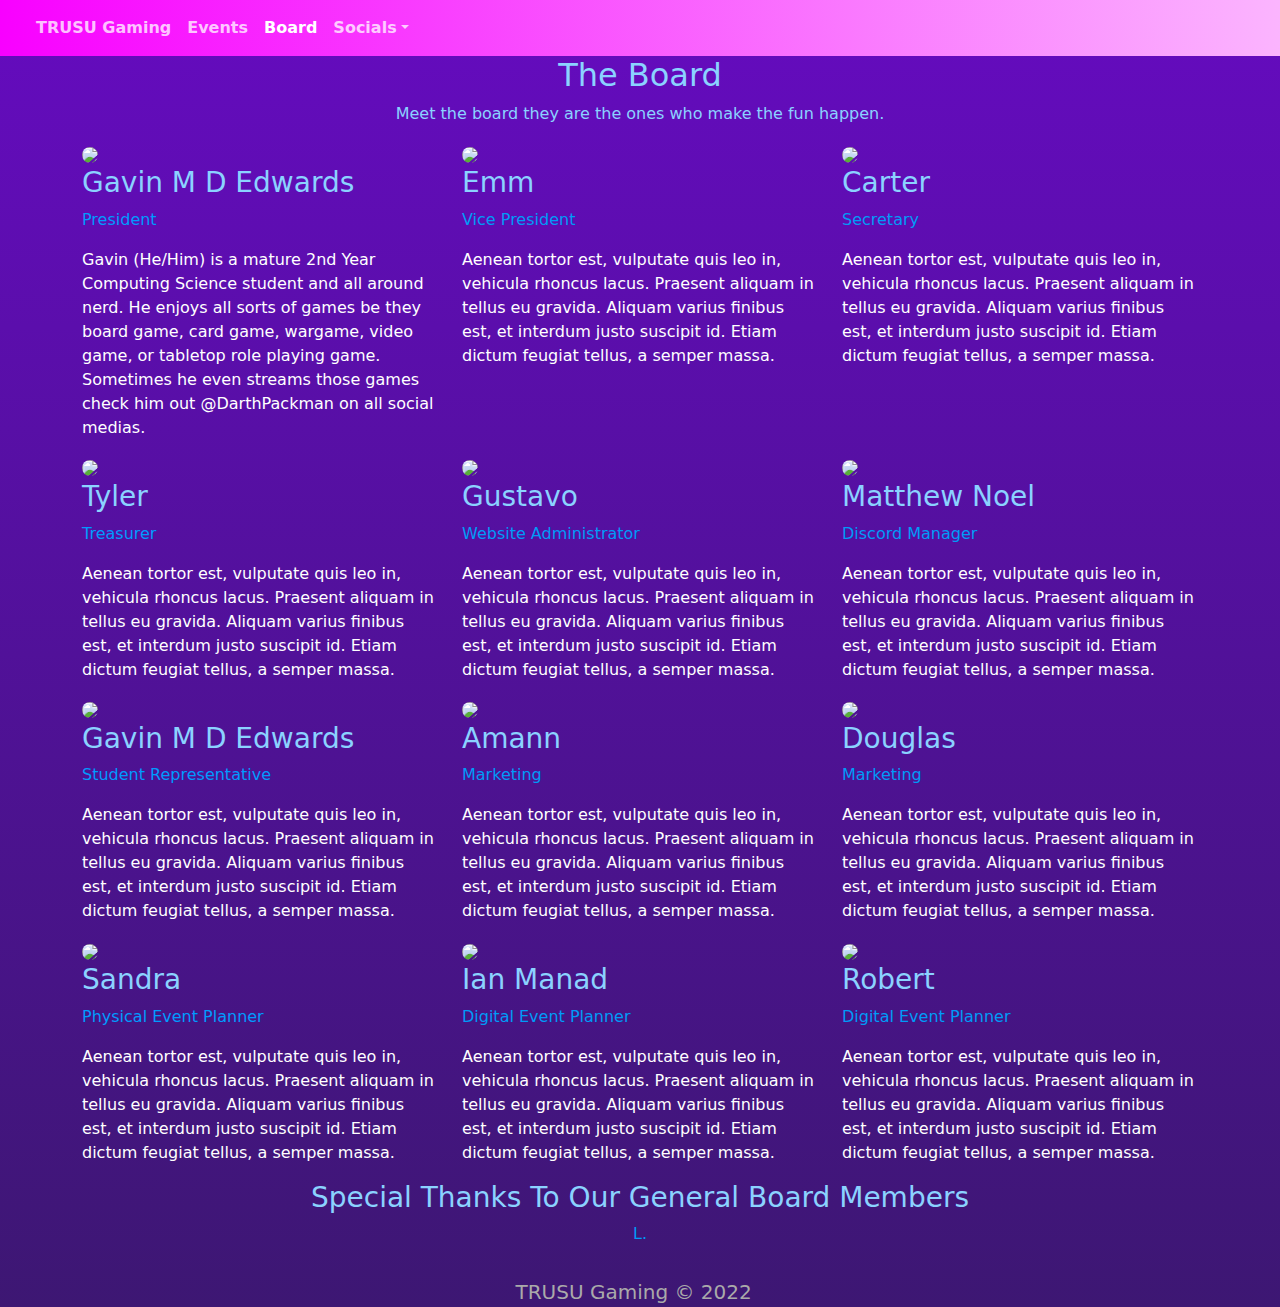
==== Board.html @ 7b4c5d8d "Add files via upload" ====
<!DOCTYPE html>
<html lang="en" style="background: linear-gradient(#3d1773 0%, #650bbf);border-style: hidden;">

<head>
    <meta charset="utf-8">
    <meta name="viewport" content="width=device-width, initial-scale=1.0, shrink-to-fit=no">
    <title>TRUSUGaming</title>
    <link rel="stylesheet" href="assets/bootstrap/css/bootstrap.min.css">
    <link rel="stylesheet" href="assets/fonts/fontawesome-all.min.css">
    <link rel="stylesheet" href="assets/css/Footer-Basic.css">
    <link rel="stylesheet" href="assets/css/gradient-navbar-1.css">
    <link rel="stylesheet" href="assets/css/gradient-navbar.css">
    <link rel="stylesheet" href="assets/css/Navigation-Clean.css">
    <link rel="stylesheet" href="assets/css/styles.css">
    <link rel="stylesheet" href="assets/css/Team-Clean.css">
</head>

<body style="background: linear-gradient(#650bbf, #3d1773);">
    <nav class="navbar navbar-dark navbar-expand-md" id="app-navbar" style="background: linear-gradient(83deg, #f800ff, #fbb5fe);">
        <div class="container-fluid"><a class="navbar-brand" href="#"><i class="fas fa-gamepad" id="brand-logo"></i></a><button data-bs-toggle="collapse" class="navbar-toggler" data-bs-target="#navcol-1"><span class="visually-hidden">Toggle navigation</span><span class="navbar-toggler-icon"></span></button>
            <div class="collapse navbar-collapse text-end" id="navcol-1">
                <ul class="navbar-nav ml-auto">
                    <li class="nav-item"><a class="nav-link" href="index.html" style="font-weight: bold;color: rgba(255,255,255,0.75);">TRUSU Gaming</a></li>
                    <li class="nav-item"><a class="nav-link" style="font-weight: bold;color: rgba(255,255,255,0.75);" href="Events.html">Events</a></li>
                    <li class="nav-item"><a class="nav-link active" style="font-weight: bold;color: rgb(255,255,255);" href="Board.html">Board</a></li>
                    <li class="nav-item dropdown"><a class="dropdown-toggle nav-link" aria-expanded="false" data-bs-toggle="dropdown" href="#" style="font-weight: bold;color: rgba(255,255,255,0.75);">Socials</a>
                        <div class="dropdown-menu"><a class="dropdown-item" href="https://www.facebook.com/profile.php?id=100075115576682" target="_blank"><i class="fab fa-facebook"></i>&nbsp;Facebook</a><a class="dropdown-item" href="https://www.instagram.com/trusugaming/" target="_blank"><i class="fab fa-instagram"></i>&nbsp;Instagram</a><a class="dropdown-item" href="https://discord.gg/BpCMHQ2dkY" target="_blank"><i class="fab fa-discord"></i>&nbsp;Discord</a></div>
                    </li>
                </ul>
            </div>
        </div>
    </nav>
    <section class="team-clean" style="background: rgba(255,255,255,0);">
        <div class="container">
            <div class="intro">
                <h2 class="text-center" style="color: #8bd2ff;">The Board</h2>
                <p class="text-center" style="color: #8bd2ff;">Meet the board they are the ones who make the fun happen.</p>
            </div>
            <div class="row people">
                <div class="col-md-6 col-lg-4 item"><img class="rounded-circle" src="assets/img/40105738_10158213896344848_7859330212222205952_o.jpg">
                    <h3 class="name" style="color: #8bd2ff;">Gavin M D Edwards</h3>
                    <p class="title" style="color: #009bfe;">President</p>
                    <p class="description" style="color: rgb(255,255,255);">Gavin (He/Him) is a mature 2nd Year Computing Science student and all around nerd. He enjoys all sorts of games be they board game, card game, wargame, video game, or tabletop role playing game. Sometimes he even streams those games check him out @DarthPackman on all social medias.</p>
                </div>
                <div class="col-md-6 col-lg-4 item"><img class="rounded-circle" src="assets/img/2.jpg">
                    <h3 class="name" style="color: #8bd2ff;">Emm&nbsp;</h3>
                    <p class="title" style="color: rgb(0,155,247);">Vice President</p>
                    <p class="description" style="color: rgb(255,255,255);">Aenean tortor est, vulputate quis leo in, vehicula rhoncus lacus. Praesent aliquam in tellus eu gravida. Aliquam varius finibus est, et interdum justo suscipit id. Etiam dictum feugiat tellus, a semper massa. </p>
                </div>
                <div class="col-md-6 col-lg-4 item"><img class="rounded-circle" src="assets/img/3.jpg">
                    <h3 class="name" style="color: #8bd2ff;">Carter</h3>
                    <p class="title" style="color: rgb(0,155,247);">Secretary</p>
                    <p class="description" style="color: rgb(255,255,255);">Aenean tortor est, vulputate quis leo in, vehicula rhoncus lacus. Praesent aliquam in tellus eu gravida. Aliquam varius finibus est, et interdum justo suscipit id. Etiam dictum feugiat tellus, a semper massa. </p>
                </div>
            </div>
            <div class="row people">
                <div class="col-md-6 col-lg-4 item"><img class="rounded-circle" src="assets/img/1.jpg">
                    <h3 class="name" style="color: #8bd2ff;">Tyler</h3>
                    <p class="title" style="color: #009bfe;">Treasurer</p>
                    <p class="description" style="color: rgb(255,255,255);">Aenean tortor est, vulputate quis leo in, vehicula rhoncus lacus. Praesent aliquam in tellus eu gravida. Aliquam varius finibus est, et interdum justo suscipit id. Etiam dictum feugiat tellus, a semper massa.<br></p>
                </div>
                <div class="col-md-6 col-lg-4 item"><img class="rounded-circle" src="assets/img/2.jpg">
                    <h3 class="name" style="color: #8bd2ff;">Gustavo</h3>
                    <p class="title" style="color: rgb(0,155,247);">Website Administrator</p>
                    <p class="description" style="color: rgb(255,255,255);">Aenean tortor est, vulputate quis leo in, vehicula rhoncus lacus. Praesent aliquam in tellus eu gravida. Aliquam varius finibus est, et interdum justo suscipit id. Etiam dictum feugiat tellus, a semper massa. </p>
                </div>
                <div class="col-md-6 col-lg-4 item"><img class="rounded-circle" src="assets/img/3.jpg">
                    <h3 class="name" style="color: #8bd2ff;">Matthew Noel</h3>
                    <p class="title" style="color: rgb(0,155,247);">Discord Manager</p>
                    <p class="description" style="color: rgb(255,255,255);">Aenean tortor est, vulputate quis leo in, vehicula rhoncus lacus. Praesent aliquam in tellus eu gravida. Aliquam varius finibus est, et interdum justo suscipit id. Etiam dictum feugiat tellus, a semper massa. </p>
                </div>
            </div>
            <div class="row people">
                <div class="col-md-6 col-lg-4 item"><img class="rounded-circle" src="assets/img/1.jpg">
                    <h3 class="name" style="color: #8bd2ff;">Gavin M D Edwards</h3>
                    <p class="title" style="color: #009bfe;">Student Representative</p>
                    <p class="description" style="color: rgb(255,255,255);">Aenean tortor est, vulputate quis leo in, vehicula rhoncus lacus. Praesent aliquam in tellus eu gravida. Aliquam varius finibus est, et interdum justo suscipit id. Etiam dictum feugiat tellus, a semper massa.<br></p>
                </div>
                <div class="col-md-6 col-lg-4 item"><img class="rounded-circle" src="assets/img/2.jpg">
                    <h3 class="name" style="color: #8bd2ff;">Amann</h3>
                    <p class="title" style="color: rgb(0,155,247);">Marketing</p>
                    <p class="description" style="color: rgb(255,255,255);">Aenean tortor est, vulputate quis leo in, vehicula rhoncus lacus. Praesent aliquam in tellus eu gravida. Aliquam varius finibus est, et interdum justo suscipit id. Etiam dictum feugiat tellus, a semper massa. </p>
                </div>
                <div class="col-md-6 col-lg-4 item"><img class="rounded-circle" src="assets/img/3.jpg">
                    <h3 class="name" style="color: #8bd2ff;">Douglas</h3>
                    <p class="title" style="color: rgb(0,155,247);">Marketing</p>
                    <p class="description" style="color: rgb(255,255,255);">Aenean tortor est, vulputate quis leo in, vehicula rhoncus lacus. Praesent aliquam in tellus eu gravida. Aliquam varius finibus est, et interdum justo suscipit id. Etiam dictum feugiat tellus, a semper massa. </p>
                </div>
            </div>
            <div class="row people">
                <div class="col-md-6 col-lg-4 item"><img class="rounded-circle" src="assets/img/1.jpg">
                    <h3 class="name" style="color: #8bd2ff;">Sandra</h3>
                    <p class="title" style="color: #009bfe;">Physical Event Planner</p>
                    <p class="description" style="color: rgb(255,255,255);">Aenean tortor est, vulputate quis leo in, vehicula rhoncus lacus. Praesent aliquam in tellus eu gravida. Aliquam varius finibus est, et interdum justo suscipit id. Etiam dictum feugiat tellus, a semper massa.<br></p>
                </div>
                <div class="col-md-6 col-lg-4 item"><img class="rounded-circle" src="assets/img/2.jpg">
                    <h3 class="name" style="color: #8bd2ff;">Ian Manad</h3>
                    <p class="title" style="color: rgb(0,155,247);">Digital Event Planner</p>
                    <p class="description" style="color: rgb(255,255,255);">Aenean tortor est, vulputate quis leo in, vehicula rhoncus lacus. Praesent aliquam in tellus eu gravida. Aliquam varius finibus est, et interdum justo suscipit id. Etiam dictum feugiat tellus, a semper massa. </p>
                </div>
                <div class="col-md-6 col-lg-4 item"><img class="rounded-circle" src="assets/img/3.jpg">
                    <h3 class="name" style="color: #8bd2ff;">Robert</h3>
                    <p class="title" style="color: rgb(0,155,247);">Digital Event Planner</p>
                    <p class="description" style="color: rgb(255,255,255);">Aenean tortor est, vulputate quis leo in, vehicula rhoncus lacus. Praesent aliquam in tellus eu gravida. Aliquam varius finibus est, et interdum justo suscipit id. Etiam dictum feugiat tellus, a semper massa. </p>
                </div>
            </div>
        </div>
        <div class="row">
            <div class="col">
                <h3 class="name" style="color: #8bd2ff;text-align: center;">Special Thanks To Our General Board Members</h3>
                <p class="title" style="color: rgb(0,155,247);text-align: center;">L.</p>
            </div>
        </div>
    </section>
    <footer class="footer-basic" style="background: rgba(255,255,255,0);padding: 0px;">
        <p class="copyright" style="width: 99%;height: 99%;font-size: 20px;">TRUSU Gaming © 2022</p>
    </footer>
    <script src="assets/bootstrap/js/bootstrap.min.js"></script>
</body>

</html>
---- assets/css/Footer-Basic.css ----
.footer-basic {
  padding: 40px 0;
  background-color: #ffffff;
  color: #4b4c4d;
}

.footer-basic ul {
  padding: 0;
  list-style: none;
  text-align: center;
  font-size: 18px;
  line-height: 1.6;
  margin-bottom: 0;
}

.footer-basic li {
  padding: 0 10px;
}

.footer-basic ul a {
  color: inherit;
  text-decoration: none;
  opacity: 0.8;
}

.footer-basic ul a:hover {
  opacity: 1;
}

.footer-basic .social {
  text-align: center;
  padding-bottom: 25px;
}

.footer-basic .social > a {
  font-size: 24px;
  width: 40px;
  height: 40px;
  line-height: 40px;
  display: inline-block;
  text-align: center;
  border-radius: 50%;
  border: 1px solid #ccc;
  margin: 0 8px;
  color: inherit;
  opacity: 0.75;
}

.footer-basic .social > a:hover {
  opacity: 0.9;
}

.footer-basic .copyright {
  margin-top: 15px;
  text-align: center;
  font-size: 13px;
  color: #aaa;
  margin-bottom: 0;
}
---- assets/css/gradient-navbar-1.css ----
#brand-logo {
  font-size: 34px;
}

#app-navbar {
  background: linear-gradient(120deg, #00e4d0, #5983e8);
}
---- assets/css/gradient-navbar.css ----
#brand-logo {
  font-size: 34px;
}

#app-navbar {
  background: linear-gradient(120deg, #00e4d0, #5983e8);
}
---- assets/css/Navigation-Clean.css ----
.navigation-clean {
  background: #fff;
  padding-top: .75rem;
  padding-bottom: .75rem;
  color: #333;
  border-radius: 0;
  box-shadow: none;
  border: none;
  margin-bottom: 0;
}

@media (min-width:768px) {
  .navigation-clean {
    padding-top: 1rem;
    padding-bottom: 1rem;
  }
}

.navigation-clean .navbar-brand {
  font-weight: bold;
  color: inherit;
}

.navigation-clean .navbar-brand:hover {
  color: #222;
}

.navigation-clean .navbar-toggler {
  border-color: #ddd;
}

.navigation-clean .navbar-toggler:hover, .navigation-clean .navbar-toggler:focus {
  background: none;
}

.navigation-clean .navbar-toggler {
  color: #888;
}

.navigation-clean.navbar-light .navbar-nav .nav-link.active, .navigation-clean.navbar-light .navbar-nav .nav-link.active:focus, .navigation-clean.navbar-light .navbar-nav .nav-link.active:hover {
  color: #8f8f8f;
  box-shadow: none;
  background: none;
  pointer-events: none;
}

.navigation-clean.navbar .navbar-nav .nav-link {
  padding-left: 18px;
  padding-right: 18px;
}

.navigation-clean.navbar-light .navbar-nav .nav-link {
  color: #465765;
}

.navigation-clean.navbar-light .navbar-nav .nav-link:focus, .navigation-clean.navbar-light .navbar-nav .nav-link:hover {
  color: #37434d !important;
  background-color: transparent;
}

.navigation-clean .navbar-nav > li > .dropdown-menu {
  margin-top: -5px;
  box-shadow: none;
  background-color: #fff;
  border-radius: 2px;
}

.navigation-clean .dropdown-menu .dropdown-item:focus, .navigation-clean .dropdown-menu .dropdown-item {
  line-height: 2;
  color: #37434d;
}

.navigation-clean .dropdown-menu .dropdown-item:focus, .navigation-clean .dropdown-menu .dropdown-item:hover {
  background: #eee;
  color: inherit;
}
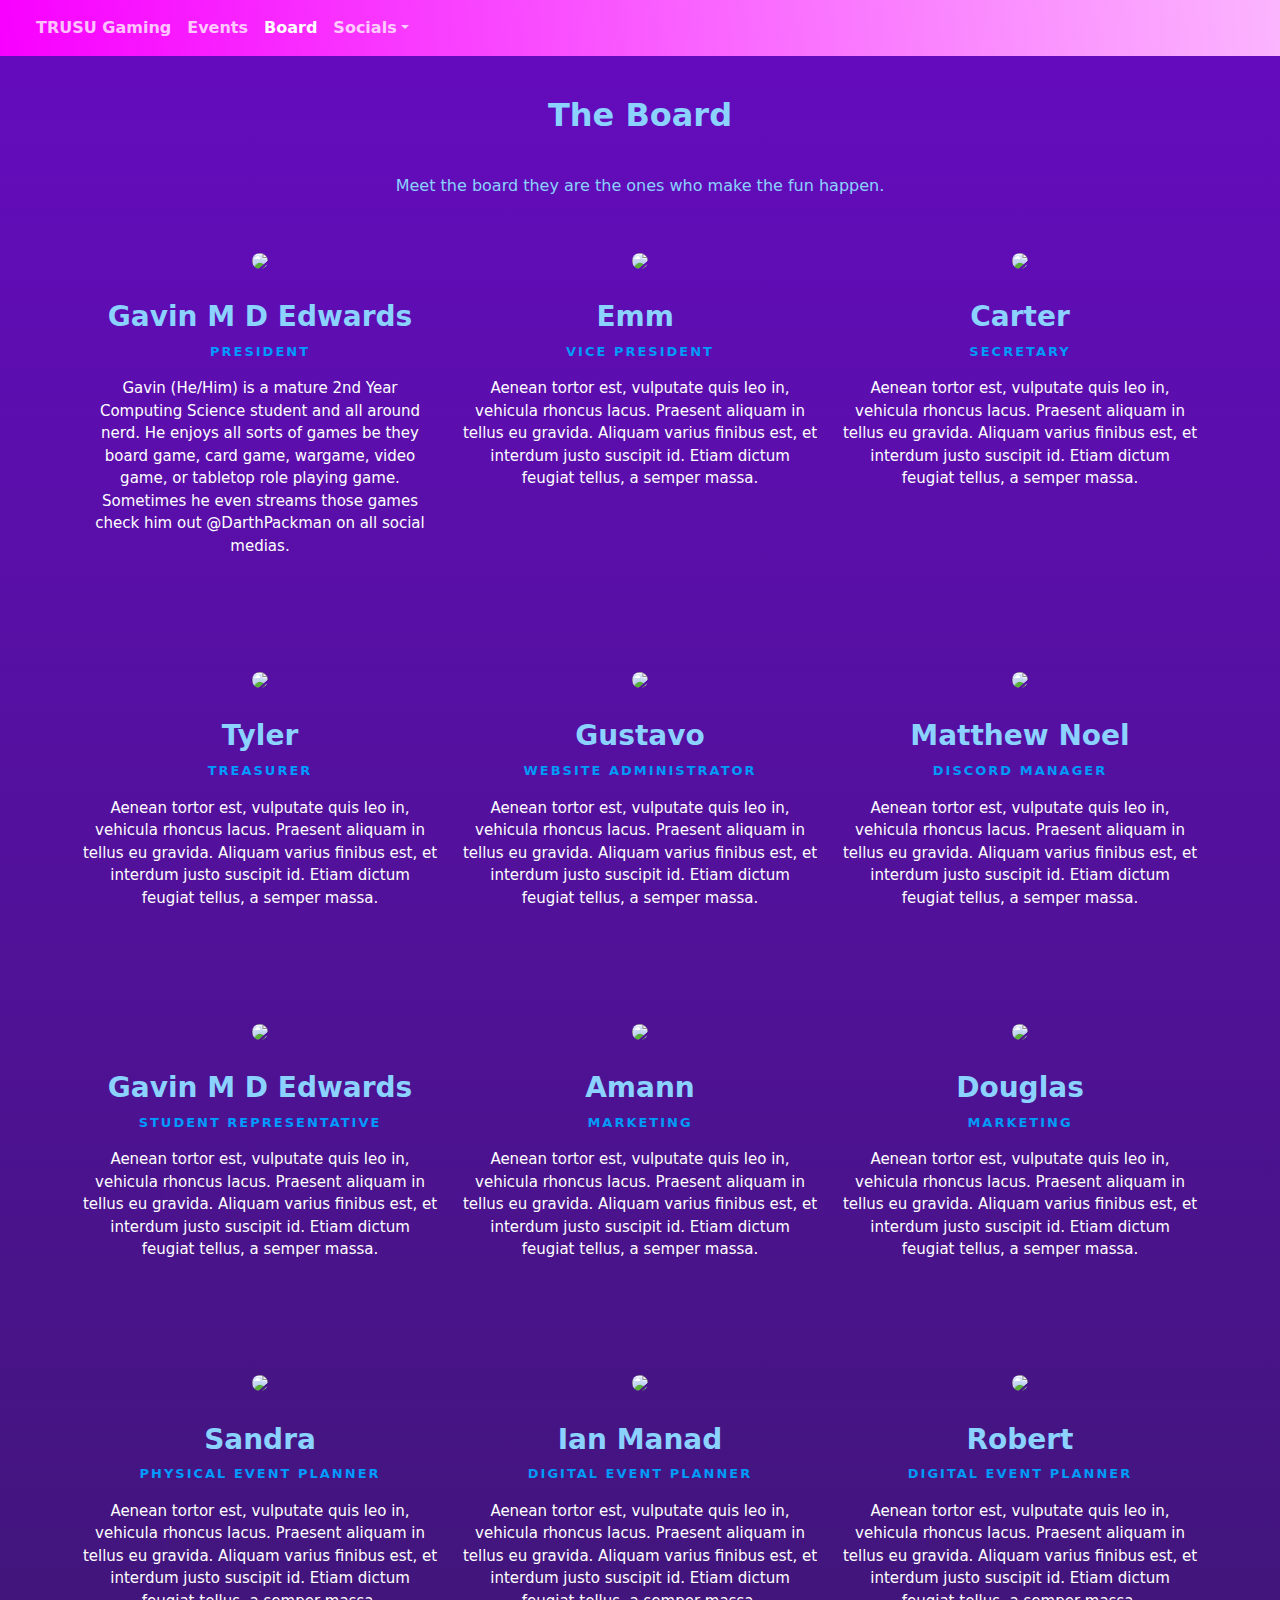
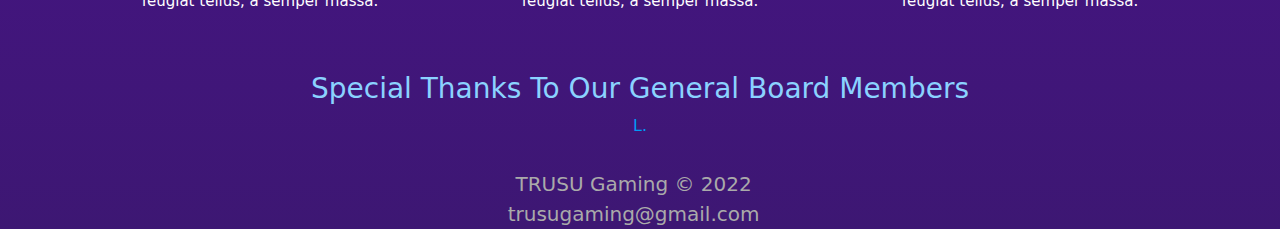
==== commit 2f4f634e: "Add files via upload" ====
--- a/Board.html
+++ b/Board.html
@@ -113,7 +113,7 @@
         </div>
     </section>
     <footer class="footer-basic" style="background: rgba(255,255,255,0);padding: 0px;">
-        <p class="copyright" style="width: 99%;height: 99%;font-size: 20px;">TRUSU Gaming © 2022</p>
+        <p class="copyright" style="width: 99%;height: 99%;font-size: 20px;">TRUSU Gaming © 2022<br>trusugaming@gmail.com</p>
     </footer>
     <script src="assets/bootstrap/js/bootstrap.min.js"></script>
 </body>
--- a/assets/css/Team-Clean.css
+++ b/assets/css/Team-Clean.css
@@ -0,0 +1,84 @@
+.team-clean {
+  color: #313437;
+  background-color: #fff;
+}
+
+.team-clean p {
+  color: #7d8285;
+}
+
+.team-clean h2 {
+  font-weight: bold;
+  margin-bottom: 40px;
+  padding-top: 40px;
+  color: inherit;
+}
+
+@media (max-width:767px) {
+  .team-clean h2 {
+    margin-bottom: 25px;
+    padding-top: 25px;
+    font-size: 24px;
+  }
+}
+
+.team-clean .intro {
+  font-size: 16px;
+  max-width: 500px;
+  margin: 0 auto;
+}
+
+.team-clean .intro p {
+  margin-bottom: 0;
+}
+
+.team-clean .people {
+  padding-bottom: 40px;
+}
+
+.team-clean .item {
+  text-align: center;
+  padding-top: 50px;
+}
+
+.team-clean .item .name {
+  font-weight: bold;
+  margin-top: 28px;
+  margin-bottom: 8px;
+  color: inherit;
+}
+
+.team-clean .item .title {
+  text-transform: uppercase;
+  font-weight: bold;
+  color: #d0d0d0;
+  letter-spacing: 2px;
+  font-size: 13px;
+}
+
+.team-clean .item .description {
+  font-size: 15px;
+  margin-top: 15px;
+  margin-bottom: 20px;
+}
+
+.team-clean .item img {
+  max-width: 160px;
+}
+
+.team-clean .social {
+  font-size: 18px;
+  color: #a2a8ae;
+}
+
+.team-clean .social a {
+  color: inherit;
+  margin: 0 10px;
+  display: inline-block;
+  opacity: 0.7;
+}
+
+.team-clean .social a:hover {
+  opacity: 1;
+}
+
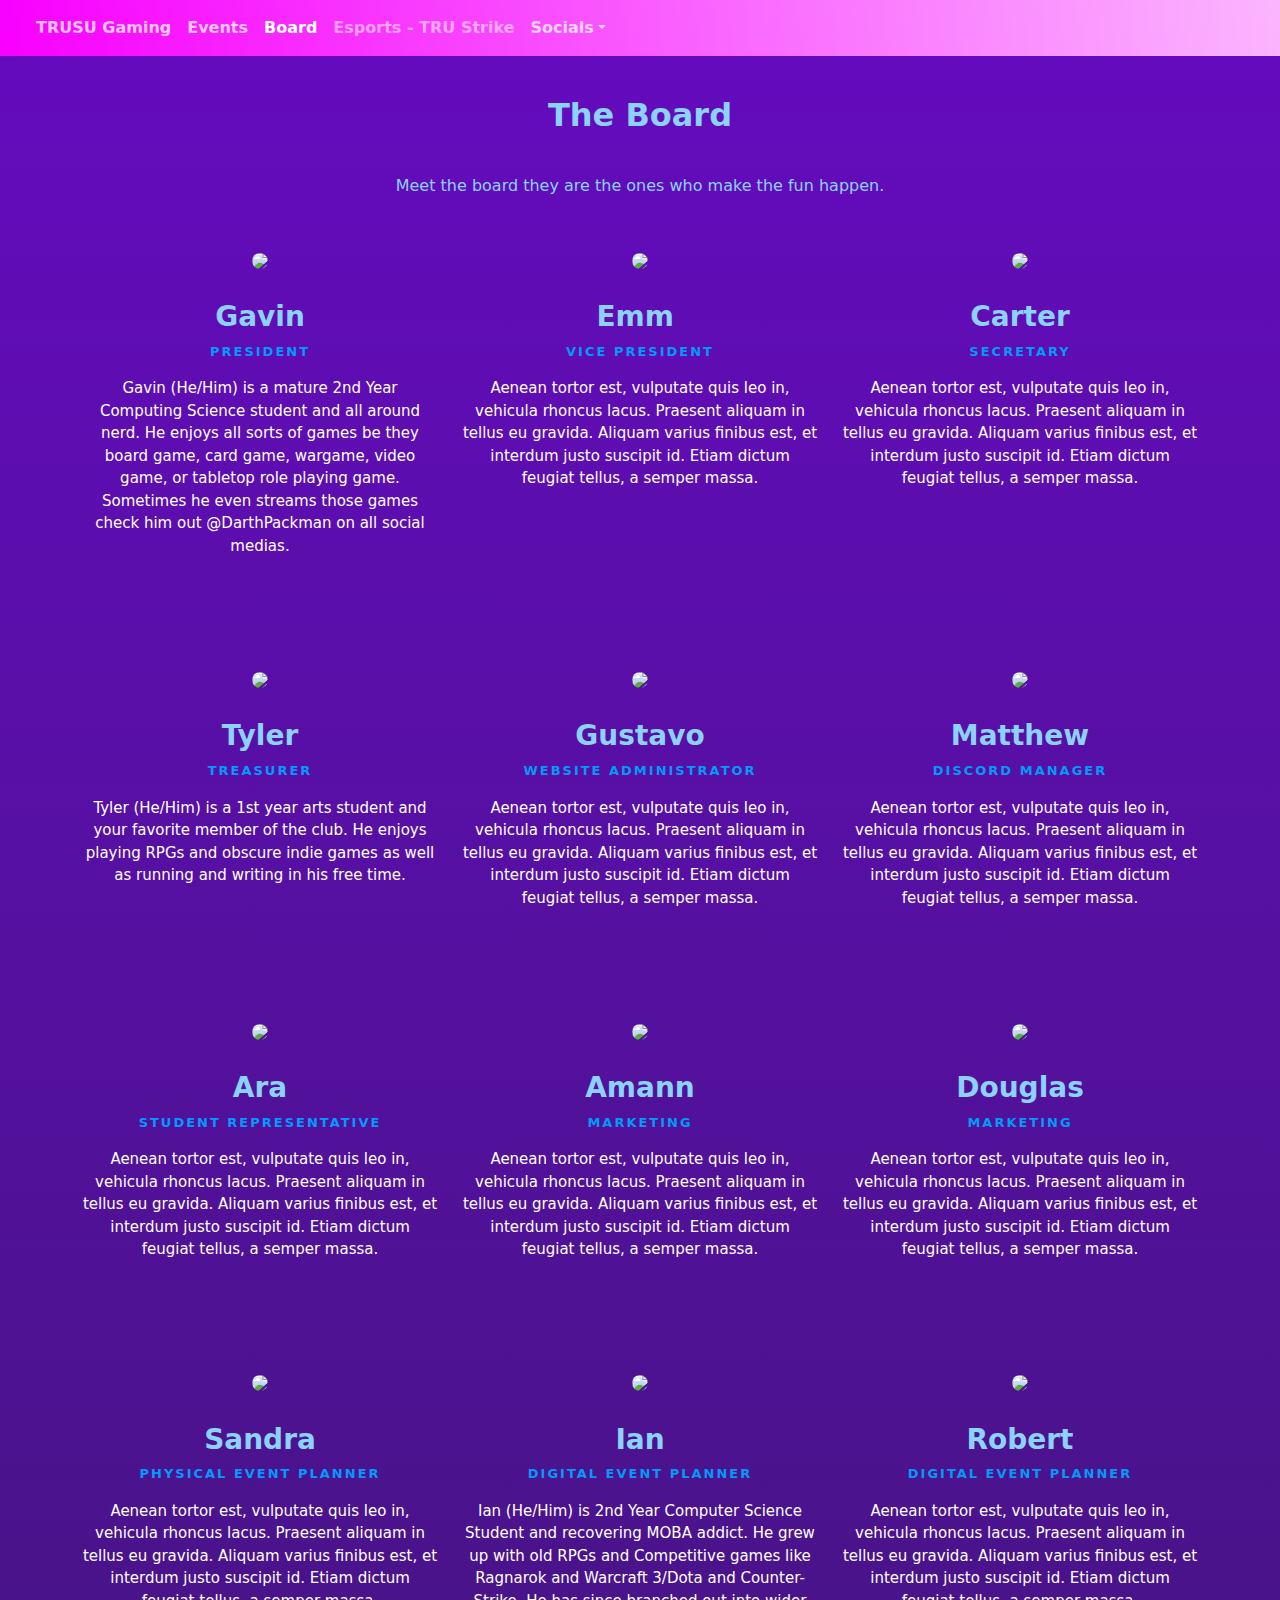
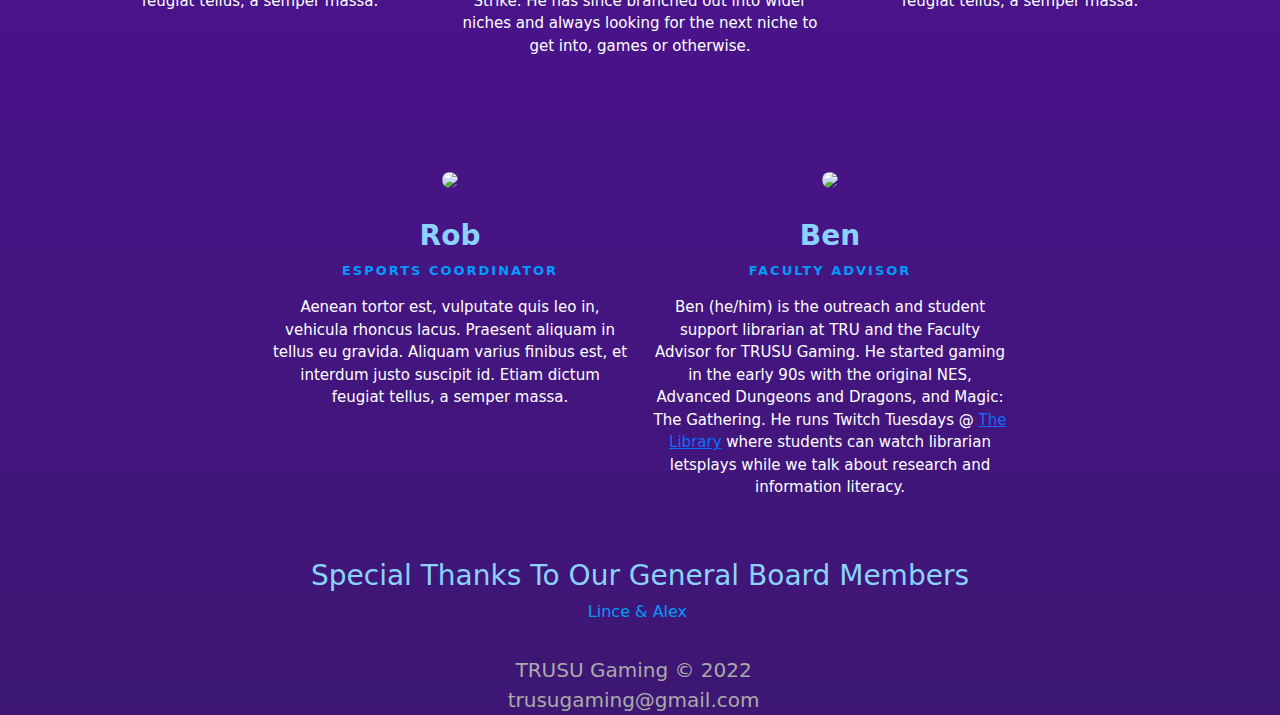
==== commit 1a1996f3: "Add files via upload" ====
--- a/Board.html
+++ b/Board.html
@@ -23,8 +23,9 @@
                     <li class="nav-item"><a class="nav-link" href="index.html" style="font-weight: bold;color: rgba(255,255,255,0.75);">TRUSU Gaming</a></li>
                     <li class="nav-item"><a class="nav-link" style="font-weight: bold;color: rgba(255,255,255,0.75);" href="Events.html">Events</a></li>
                     <li class="nav-item"><a class="nav-link active" style="font-weight: bold;color: rgb(255,255,255);" href="Board.html">Board</a></li>
+                    <li class="nav-item"><a class="nav-link" href="esports.html"><strong>Esports - TRU Strike</strong></a></li>
                     <li class="nav-item dropdown"><a class="dropdown-toggle nav-link" aria-expanded="false" data-bs-toggle="dropdown" href="#" style="font-weight: bold;color: rgba(255,255,255,0.75);">Socials</a>
-                        <div class="dropdown-menu"><a class="dropdown-item" href="https://www.facebook.com/profile.php?id=100075115576682" target="_blank"><i class="fab fa-facebook"></i>&nbsp;Facebook</a><a class="dropdown-item" href="https://www.instagram.com/trusugaming/" target="_blank"><i class="fab fa-instagram"></i>&nbsp;Instagram</a><a class="dropdown-item" href="https://discord.gg/BpCMHQ2dkY" target="_blank"><i class="fab fa-discord"></i>&nbsp;Discord</a></div>
+                        <div class="dropdown-menu"><a class="dropdown-item" href="https://discord.gg/BpCMHQ2dkY" target="_blank"><i class="fab fa-discord"></i>&nbsp;Discord</a><a class="dropdown-item" href="https://www.twitch.tv/trusugaming" target="_blank"><i class="fab fa-twitch"></i>&nbsp;Twitch</a><a class="dropdown-item" href="https://www.youtube.com/channel/UCriiOGX5Mb0yU9WBbEHISDQ" target="_blank"><i class="fab fa-youtube"></i>&nbsp;Youtube</a><a class="dropdown-item" href="https://www.facebook.com/TRUSU-Gaming-110873548181782" target="_blank"><i class="fab fa-facebook"></i>&nbsp;Facebook</a><a class="dropdown-item" href="https://www.instagram.com/trusugaming/" target="_blank"><i class="fab fa-instagram"></i>&nbsp;Instagram</a><a class="dropdown-item" href="https://twitter.com/TRUSUGaming" target="_blank"><i class="fab fa-twitter"></i>&nbsp;Twitter</a></div>
                     </li>
                 </ul>
             </div>
@@ -36,9 +37,9 @@
                 <h2 class="text-center" style="color: #8bd2ff;">The Board</h2>
                 <p class="text-center" style="color: #8bd2ff;">Meet the board they are the ones who make the fun happen.</p>
             </div>
-            <div class="row people">
-                <div class="col-md-6 col-lg-4 item"><img class="rounded-circle" src="assets/img/40105738_10158213896344848_7859330212222205952_o.jpg">
-                    <h3 class="name" style="color: #8bd2ff;">Gavin M D Edwards</h3>
+            <div class="row justify-content-center people">
+                <div class="col-md-6 col-lg-4 item"><img class="rounded-circle" src="assets/img/Gavin2.png">
+                    <h3 class="name" style="color: #8bd2ff;">Gavin</h3>
                     <p class="title" style="color: #009bfe;">President</p>
                     <p class="description" style="color: rgb(255,255,255);">Gavin (He/Him) is a mature 2nd Year Computing Science student and all around nerd. He enjoys all sorts of games be they board game, card game, wargame, video game, or tabletop role playing game. Sometimes he even streams those games check him out @DarthPackman on all social medias.</p>
                 </div>
@@ -53,26 +54,26 @@
                     <p class="description" style="color: rgb(255,255,255);">Aenean tortor est, vulputate quis leo in, vehicula rhoncus lacus. Praesent aliquam in tellus eu gravida. Aliquam varius finibus est, et interdum justo suscipit id. Etiam dictum feugiat tellus, a semper massa. </p>
                 </div>
             </div>
-            <div class="row people">
-                <div class="col-md-6 col-lg-4 item"><img class="rounded-circle" src="assets/img/1.jpg">
+            <div class="row justify-content-center people">
+                <div class="col-md-6 col-lg-4 item"><img class="rounded-circle" src="assets/img/IMG_20220131_134431173_HDR3.jpg">
                     <h3 class="name" style="color: #8bd2ff;">Tyler</h3>
                     <p class="title" style="color: #009bfe;">Treasurer</p>
-                    <p class="description" style="color: rgb(255,255,255);">Aenean tortor est, vulputate quis leo in, vehicula rhoncus lacus. Praesent aliquam in tellus eu gravida. Aliquam varius finibus est, et interdum justo suscipit id. Etiam dictum feugiat tellus, a semper massa.<br></p>
+                    <p class="description" style="color: rgb(255,255,255);">Tyler (He/Him) is a 1st year arts student and your favorite member of the club. He enjoys playing RPGs and obscure indie games as well as running and writing in his free time.<br><br></p>
                 </div>
-                <div class="col-md-6 col-lg-4 item"><img class="rounded-circle" src="assets/img/2.jpg">
+                <div class="col-md-6 col-lg-4 item"><img class="rounded-circle" src="assets/img/Gustavo.png">
                     <h3 class="name" style="color: #8bd2ff;">Gustavo</h3>
                     <p class="title" style="color: rgb(0,155,247);">Website Administrator</p>
                     <p class="description" style="color: rgb(255,255,255);">Aenean tortor est, vulputate quis leo in, vehicula rhoncus lacus. Praesent aliquam in tellus eu gravida. Aliquam varius finibus est, et interdum justo suscipit id. Etiam dictum feugiat tellus, a semper massa. </p>
                 </div>
                 <div class="col-md-6 col-lg-4 item"><img class="rounded-circle" src="assets/img/3.jpg">
-                    <h3 class="name" style="color: #8bd2ff;">Matthew Noel</h3>
+                    <h3 class="name" style="color: #8bd2ff;">Matthew</h3>
                     <p class="title" style="color: rgb(0,155,247);">Discord Manager</p>
                     <p class="description" style="color: rgb(255,255,255);">Aenean tortor est, vulputate quis leo in, vehicula rhoncus lacus. Praesent aliquam in tellus eu gravida. Aliquam varius finibus est, et interdum justo suscipit id. Etiam dictum feugiat tellus, a semper massa. </p>
                 </div>
             </div>
-            <div class="row people">
+            <div class="row justify-content-center people">
                 <div class="col-md-6 col-lg-4 item"><img class="rounded-circle" src="assets/img/1.jpg">
-                    <h3 class="name" style="color: #8bd2ff;">Gavin M D Edwards</h3>
+                    <h3 class="name" style="color: #8bd2ff;">Ara</h3>
                     <p class="title" style="color: #009bfe;">Student Representative</p>
                     <p class="description" style="color: rgb(255,255,255);">Aenean tortor est, vulputate quis leo in, vehicula rhoncus lacus. Praesent aliquam in tellus eu gravida. Aliquam varius finibus est, et interdum justo suscipit id. Etiam dictum feugiat tellus, a semper massa.<br></p>
                 </div>
@@ -87,16 +88,16 @@
                     <p class="description" style="color: rgb(255,255,255);">Aenean tortor est, vulputate quis leo in, vehicula rhoncus lacus. Praesent aliquam in tellus eu gravida. Aliquam varius finibus est, et interdum justo suscipit id. Etiam dictum feugiat tellus, a semper massa. </p>
                 </div>
             </div>
-            <div class="row people">
+            <div class="row justify-content-center people">
                 <div class="col-md-6 col-lg-4 item"><img class="rounded-circle" src="assets/img/1.jpg">
                     <h3 class="name" style="color: #8bd2ff;">Sandra</h3>
                     <p class="title" style="color: #009bfe;">Physical Event Planner</p>
                     <p class="description" style="color: rgb(255,255,255);">Aenean tortor est, vulputate quis leo in, vehicula rhoncus lacus. Praesent aliquam in tellus eu gravida. Aliquam varius finibus est, et interdum justo suscipit id. Etiam dictum feugiat tellus, a semper massa.<br></p>
                 </div>
-                <div class="col-md-6 col-lg-4 item"><img class="rounded-circle" src="assets/img/2.jpg">
-                    <h3 class="name" style="color: #8bd2ff;">Ian Manad</h3>
+                <div class="col-md-6 col-lg-4 item"><img class="rounded-circle" src="assets/img/Ian.png">
+                    <h3 class="name" style="color: #8bd2ff;">Ian</h3>
                     <p class="title" style="color: rgb(0,155,247);">Digital Event Planner</p>
-                    <p class="description" style="color: rgb(255,255,255);">Aenean tortor est, vulputate quis leo in, vehicula rhoncus lacus. Praesent aliquam in tellus eu gravida. Aliquam varius finibus est, et interdum justo suscipit id. Etiam dictum feugiat tellus, a semper massa. </p>
+                    <p class="description" style="color: rgb(255,255,255);">Ian (He/Him) is 2nd Year Computer Science Student and recovering MOBA addict. He grew up with old RPGs and Competitive games like Ragnarok and Warcraft 3/Dota and Counter-Strike. He has since branched out into wider niches and always looking for the next niche to get into, games or otherwise. </p>
                 </div>
                 <div class="col-md-6 col-lg-4 item"><img class="rounded-circle" src="assets/img/3.jpg">
                     <h3 class="name" style="color: #8bd2ff;">Robert</h3>
@@ -104,11 +105,23 @@
                     <p class="description" style="color: rgb(255,255,255);">Aenean tortor est, vulputate quis leo in, vehicula rhoncus lacus. Praesent aliquam in tellus eu gravida. Aliquam varius finibus est, et interdum justo suscipit id. Etiam dictum feugiat tellus, a semper massa. </p>
                 </div>
             </div>
+            <div class="row justify-content-center people">
+                <div class="col-md-6 col-lg-4 item"><img class="rounded-circle" src="assets/img/1.jpg">
+                    <h3 class="name" style="color: #8bd2ff;">Rob</h3>
+                    <p class="title" style="color: #009bfe;">Esports Coordinator</p>
+                    <p class="description" style="color: rgb(255,255,255);">Aenean tortor est, vulputate quis leo in, vehicula rhoncus lacus. Praesent aliquam in tellus eu gravida. Aliquam varius finibus est, et interdum justo suscipit id. Etiam dictum feugiat tellus, a semper massa.<br></p>
+                </div>
+                <div class="col-md-6 col-lg-4 item"><img class="rounded-circle" src="assets/img/Ben.png">
+                    <h3 class="name" style="color: #8bd2ff;">Ben</h3>
+                    <p class="title" style="color: rgb(0,155,247);">Faculty Advisor</p>
+                    <p class="description" style="color: rgb(255,255,255);">Ben (he/him) is the outreach and student support librarian at TRU and the Faculty Advisor for TRUSU Gaming. He started gaming in the early 90s with the original NES, Advanced Dungeons and Dragons, and Magic: The Gathering. He runs Twitch Tuesdays @&nbsp;<a href="https://www.twitch.tv/trulibrary">The Library</a>&nbsp;where students can watch librarian letsplays while we talk about research and information literacy.<br></p>
+                </div>
+            </div>
         </div>
         <div class="row">
             <div class="col">
                 <h3 class="name" style="color: #8bd2ff;text-align: center;">Special Thanks To Our General Board Members</h3>
-                <p class="title" style="color: rgb(0,155,247);text-align: center;">L.</p>
+                <p class="title" style="color: rgb(0,155,247);text-align: center;">Lince &amp; Alex&nbsp;</p>
             </div>
         </div>
     </section>
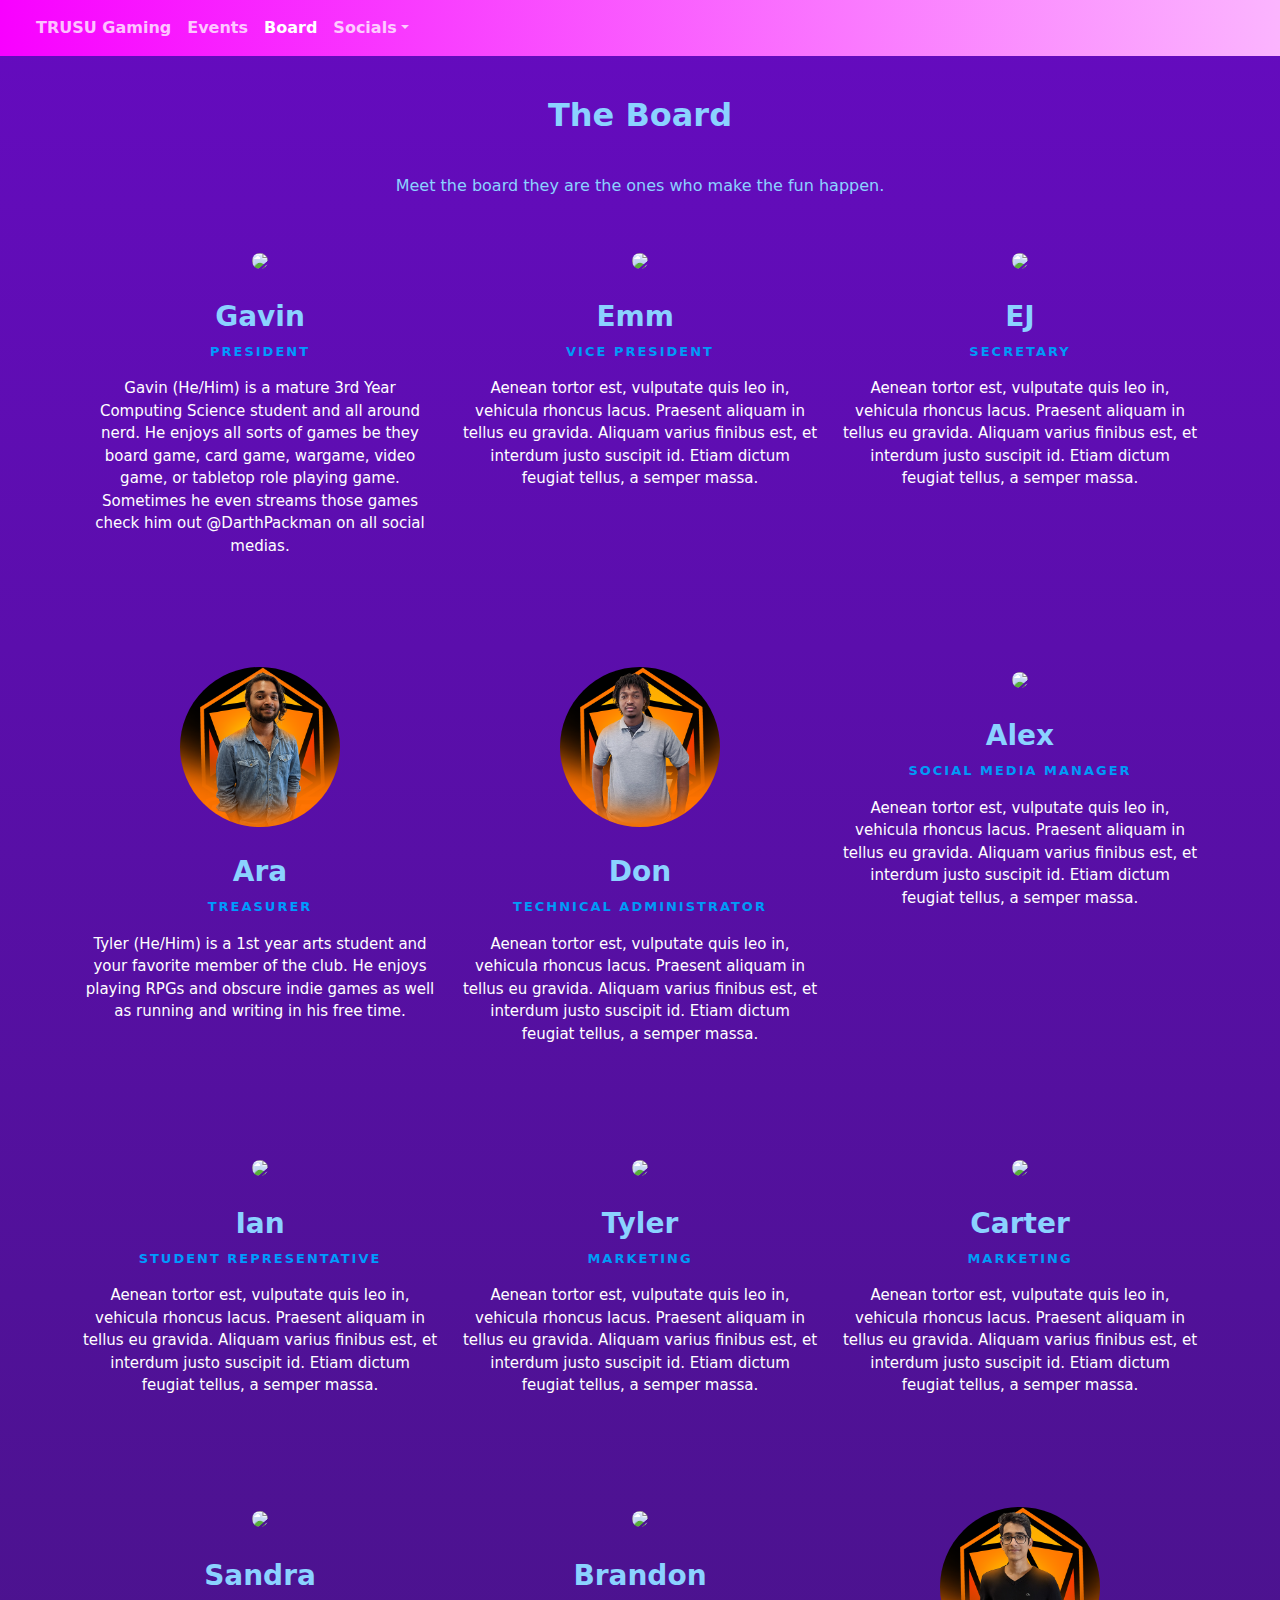
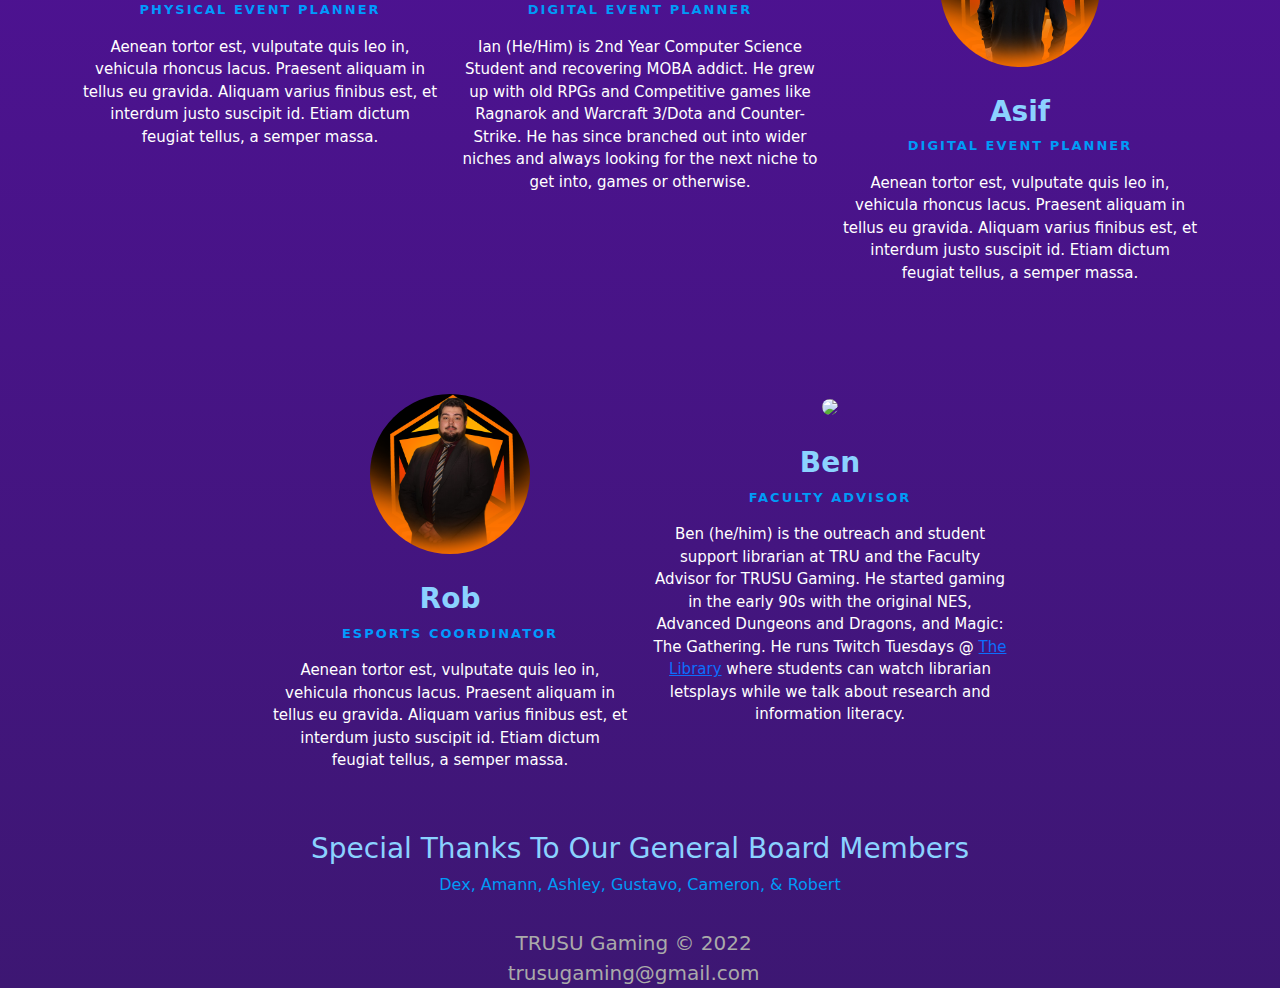
==== commit 2bd5414a: "Update Board.html" ====
--- a/Board.html
+++ b/Board.html
@@ -11,7 +11,6 @@
     <link rel="stylesheet" href="assets/css/gradient-navbar-1.css">
     <link rel="stylesheet" href="assets/css/gradient-navbar.css">
     <link rel="stylesheet" href="assets/css/Navigation-Clean.css">
-    <link rel="stylesheet" href="assets/css/styles.css">
     <link rel="stylesheet" href="assets/css/Team-Clean.css">
 </head>
 
@@ -23,7 +22,6 @@
                     <li class="nav-item"><a class="nav-link" href="index.html" style="font-weight: bold;color: rgba(255,255,255,0.75);">TRUSU Gaming</a></li>
                     <li class="nav-item"><a class="nav-link" style="font-weight: bold;color: rgba(255,255,255,0.75);" href="Events.html">Events</a></li>
                     <li class="nav-item"><a class="nav-link active" style="font-weight: bold;color: rgb(255,255,255);" href="Board.html">Board</a></li>
-                    <li class="nav-item"><a class="nav-link" href="esports.html"><strong>Esports - TRU Strike</strong></a></li>
                     <li class="nav-item dropdown"><a class="dropdown-toggle nav-link" aria-expanded="false" data-bs-toggle="dropdown" href="#" style="font-weight: bold;color: rgba(255,255,255,0.75);">Socials</a>
                         <div class="dropdown-menu"><a class="dropdown-item" href="https://discord.gg/BpCMHQ2dkY" target="_blank"><i class="fab fa-discord"></i>&nbsp;Discord</a><a class="dropdown-item" href="https://www.twitch.tv/trusugaming" target="_blank"><i class="fab fa-twitch"></i>&nbsp;Twitch</a><a class="dropdown-item" href="https://www.youtube.com/channel/UCriiOGX5Mb0yU9WBbEHISDQ" target="_blank"><i class="fab fa-youtube"></i>&nbsp;Youtube</a><a class="dropdown-item" href="https://www.facebook.com/TRUSU-Gaming-110873548181782" target="_blank"><i class="fab fa-facebook"></i>&nbsp;Facebook</a><a class="dropdown-item" href="https://www.instagram.com/trusugaming/" target="_blank"><i class="fab fa-instagram"></i>&nbsp;Instagram</a><a class="dropdown-item" href="https://twitter.com/TRUSUGaming" target="_blank"><i class="fab fa-twitter"></i>&nbsp;Twitter</a></div>
                     </li>
@@ -41,7 +39,7 @@
                 <div class="col-md-6 col-lg-4 item"><img class="rounded-circle" src="assets/img/Gavin2.png">
                     <h3 class="name" style="color: #8bd2ff;">Gavin</h3>
                     <p class="title" style="color: #009bfe;">President</p>
-                    <p class="description" style="color: rgb(255,255,255);">Gavin (He/Him) is a mature 2nd Year Computing Science student and all around nerd. He enjoys all sorts of games be they board game, card game, wargame, video game, or tabletop role playing game. Sometimes he even streams those games check him out @DarthPackman on all social medias.</p>
+                    <p class="description" style="color: rgb(255,255,255);">Gavin (He/Him) is a mature 3rd Year Computing Science student and all around nerd. He enjoys all sorts of games be they board game, card game, wargame, video game, or tabletop role playing game. Sometimes he even streams those games check him out @DarthPackman on all social medias.</p>
                 </div>
                 <div class="col-md-6 col-lg-4 item"><img class="rounded-circle" src="assets/img/2.jpg">
                     <h3 class="name" style="color: #8bd2ff;">Emm&nbsp;</h3>
@@ -49,41 +47,41 @@
                     <p class="description" style="color: rgb(255,255,255);">Aenean tortor est, vulputate quis leo in, vehicula rhoncus lacus. Praesent aliquam in tellus eu gravida. Aliquam varius finibus est, et interdum justo suscipit id. Etiam dictum feugiat tellus, a semper massa. </p>
                 </div>
                 <div class="col-md-6 col-lg-4 item"><img class="rounded-circle" src="assets/img/3.jpg">
-                    <h3 class="name" style="color: #8bd2ff;">Carter</h3>
+                    <h3 class="name" style="color: #8bd2ff;">EJ</h3>
                     <p class="title" style="color: rgb(0,155,247);">Secretary</p>
                     <p class="description" style="color: rgb(255,255,255);">Aenean tortor est, vulputate quis leo in, vehicula rhoncus lacus. Praesent aliquam in tellus eu gravida. Aliquam varius finibus est, et interdum justo suscipit id. Etiam dictum feugiat tellus, a semper massa. </p>
                 </div>
             </div>
             <div class="row justify-content-center people">
-                <div class="col-md-6 col-lg-4 item"><img class="rounded-circle" src="assets/img/IMG_20220131_134431173_HDR3.jpg">
-                    <h3 class="name" style="color: #8bd2ff;">Tyler</h3>
+                <div class="col-md-6 col-lg-4 item"><img class="rounded-circle" src="assets/img/TRU%20Strike%20-%20Ara.png">
+                    <h3 class="name" style="color: #8bd2ff;">Ara</h3>
                     <p class="title" style="color: #009bfe;">Treasurer</p>
                     <p class="description" style="color: rgb(255,255,255);">Tyler (He/Him) is a 1st year arts student and your favorite member of the club. He enjoys playing RPGs and obscure indie games as well as running and writing in his free time.<br><br></p>
                 </div>
-                <div class="col-md-6 col-lg-4 item"><img class="rounded-circle" src="assets/img/Gustavo.png">
-                    <h3 class="name" style="color: #8bd2ff;">Gustavo</h3>
-                    <p class="title" style="color: rgb(0,155,247);">Website Administrator</p>
+                <div class="col-md-6 col-lg-4 item"><img class="rounded-circle" src="assets/img/TRU%20Strike%20-%20Don.png">
+                    <h3 class="name" style="color: #8bd2ff;">Don</h3>
+                    <p class="title" style="color: rgb(0,155,247);">Technical Administrator</p>
                     <p class="description" style="color: rgb(255,255,255);">Aenean tortor est, vulputate quis leo in, vehicula rhoncus lacus. Praesent aliquam in tellus eu gravida. Aliquam varius finibus est, et interdum justo suscipit id. Etiam dictum feugiat tellus, a semper massa. </p>
                 </div>
                 <div class="col-md-6 col-lg-4 item"><img class="rounded-circle" src="assets/img/3.jpg">
-                    <h3 class="name" style="color: #8bd2ff;">Matthew</h3>
-                    <p class="title" style="color: rgb(0,155,247);">Discord Manager</p>
+                    <h3 class="name" style="color: #8bd2ff;">Alex</h3>
+                    <p class="title" style="color: rgb(0,155,247);">Social Media Manager</p>
                     <p class="description" style="color: rgb(255,255,255);">Aenean tortor est, vulputate quis leo in, vehicula rhoncus lacus. Praesent aliquam in tellus eu gravida. Aliquam varius finibus est, et interdum justo suscipit id. Etiam dictum feugiat tellus, a semper massa. </p>
                 </div>
             </div>
             <div class="row justify-content-center people">
-                <div class="col-md-6 col-lg-4 item"><img class="rounded-circle" src="assets/img/1.jpg">
-                    <h3 class="name" style="color: #8bd2ff;">Ara</h3>
+                <div class="col-md-6 col-lg-4 item"><img class="rounded-circle" src="assets/img/Ian.png">
+                    <h3 class="name" style="color: #8bd2ff;">Ian</h3>
                     <p class="title" style="color: #009bfe;">Student Representative</p>
                     <p class="description" style="color: rgb(255,255,255);">Aenean tortor est, vulputate quis leo in, vehicula rhoncus lacus. Praesent aliquam in tellus eu gravida. Aliquam varius finibus est, et interdum justo suscipit id. Etiam dictum feugiat tellus, a semper massa.<br></p>
                 </div>
-                <div class="col-md-6 col-lg-4 item"><img class="rounded-circle" src="assets/img/2.jpg">
-                    <h3 class="name" style="color: #8bd2ff;">Amann</h3>
+                <div class="col-md-6 col-lg-4 item"><img class="rounded-circle" src="assets/img/for_gavin14.png">
+                    <h3 class="name" style="color: #8bd2ff;">Tyler</h3>
                     <p class="title" style="color: rgb(0,155,247);">Marketing</p>
                     <p class="description" style="color: rgb(255,255,255);">Aenean tortor est, vulputate quis leo in, vehicula rhoncus lacus. Praesent aliquam in tellus eu gravida. Aliquam varius finibus est, et interdum justo suscipit id. Etiam dictum feugiat tellus, a semper massa. </p>
                 </div>
                 <div class="col-md-6 col-lg-4 item"><img class="rounded-circle" src="assets/img/3.jpg">
-                    <h3 class="name" style="color: #8bd2ff;">Douglas</h3>
+                    <h3 class="name" style="color: #8bd2ff;">Carter</h3>
                     <p class="title" style="color: rgb(0,155,247);">Marketing</p>
                     <p class="description" style="color: rgb(255,255,255);">Aenean tortor est, vulputate quis leo in, vehicula rhoncus lacus. Praesent aliquam in tellus eu gravida. Aliquam varius finibus est, et interdum justo suscipit id. Etiam dictum feugiat tellus, a semper massa. </p>
                 </div>
@@ -94,19 +92,19 @@
                     <p class="title" style="color: #009bfe;">Physical Event Planner</p>
                     <p class="description" style="color: rgb(255,255,255);">Aenean tortor est, vulputate quis leo in, vehicula rhoncus lacus. Praesent aliquam in tellus eu gravida. Aliquam varius finibus est, et interdum justo suscipit id. Etiam dictum feugiat tellus, a semper massa.<br></p>
                 </div>
-                <div class="col-md-6 col-lg-4 item"><img class="rounded-circle" src="assets/img/Ian.png">
-                    <h3 class="name" style="color: #8bd2ff;">Ian</h3>
+                <div class="col-md-6 col-lg-4 item"><img class="rounded-circle" src="assets/img/for_zoe2.png">
+                    <h3 class="name" style="color: #8bd2ff;">Brandon</h3>
                     <p class="title" style="color: rgb(0,155,247);">Digital Event Planner</p>
                     <p class="description" style="color: rgb(255,255,255);">Ian (He/Him) is 2nd Year Computer Science Student and recovering MOBA addict. He grew up with old RPGs and Competitive games like Ragnarok and Warcraft 3/Dota and Counter-Strike. He has since branched out into wider niches and always looking for the next niche to get into, games or otherwise. </p>
                 </div>
-                <div class="col-md-6 col-lg-4 item"><img class="rounded-circle" src="assets/img/3.jpg">
-                    <h3 class="name" style="color: #8bd2ff;">Robert</h3>
+                <div class="col-md-6 col-lg-4 item"><img class="rounded-circle" src="assets/img/TRU%20Strike%20-%20Asif.png">
+                    <h3 class="name" style="color: #8bd2ff;">Asif</h3>
                     <p class="title" style="color: rgb(0,155,247);">Digital Event Planner</p>
                     <p class="description" style="color: rgb(255,255,255);">Aenean tortor est, vulputate quis leo in, vehicula rhoncus lacus. Praesent aliquam in tellus eu gravida. Aliquam varius finibus est, et interdum justo suscipit id. Etiam dictum feugiat tellus, a semper massa. </p>
                 </div>
             </div>
             <div class="row justify-content-center people">
-                <div class="col-md-6 col-lg-4 item"><img class="rounded-circle" src="assets/img/1.jpg">
+                <div class="col-md-6 col-lg-4 item"><img class="rounded-circle" src="assets/img/TRU%20Strike%20-%20Rob.png">
                     <h3 class="name" style="color: #8bd2ff;">Rob</h3>
                     <p class="title" style="color: #009bfe;">Esports Coordinator</p>
                     <p class="description" style="color: rgb(255,255,255);">Aenean tortor est, vulputate quis leo in, vehicula rhoncus lacus. Praesent aliquam in tellus eu gravida. Aliquam varius finibus est, et interdum justo suscipit id. Etiam dictum feugiat tellus, a semper massa.<br></p>
@@ -121,7 +119,7 @@
         <div class="row">
             <div class="col">
                 <h3 class="name" style="color: #8bd2ff;text-align: center;">Special Thanks To Our General Board Members</h3>
-                <p class="title" style="color: rgb(0,155,247);text-align: center;">Lince &amp; Alex&nbsp;</p>
+                <p class="title" style="color: rgb(0,155,247);text-align: center;">Dex, Amann, Ashley, Gustavo, Cameron, &amp; Robert</p>
             </div>
         </div>
     </section>
@@ -131,4 +129,4 @@
     <script src="assets/bootstrap/js/bootstrap.min.js"></script>
 </body>
 
-</html>+</html>
